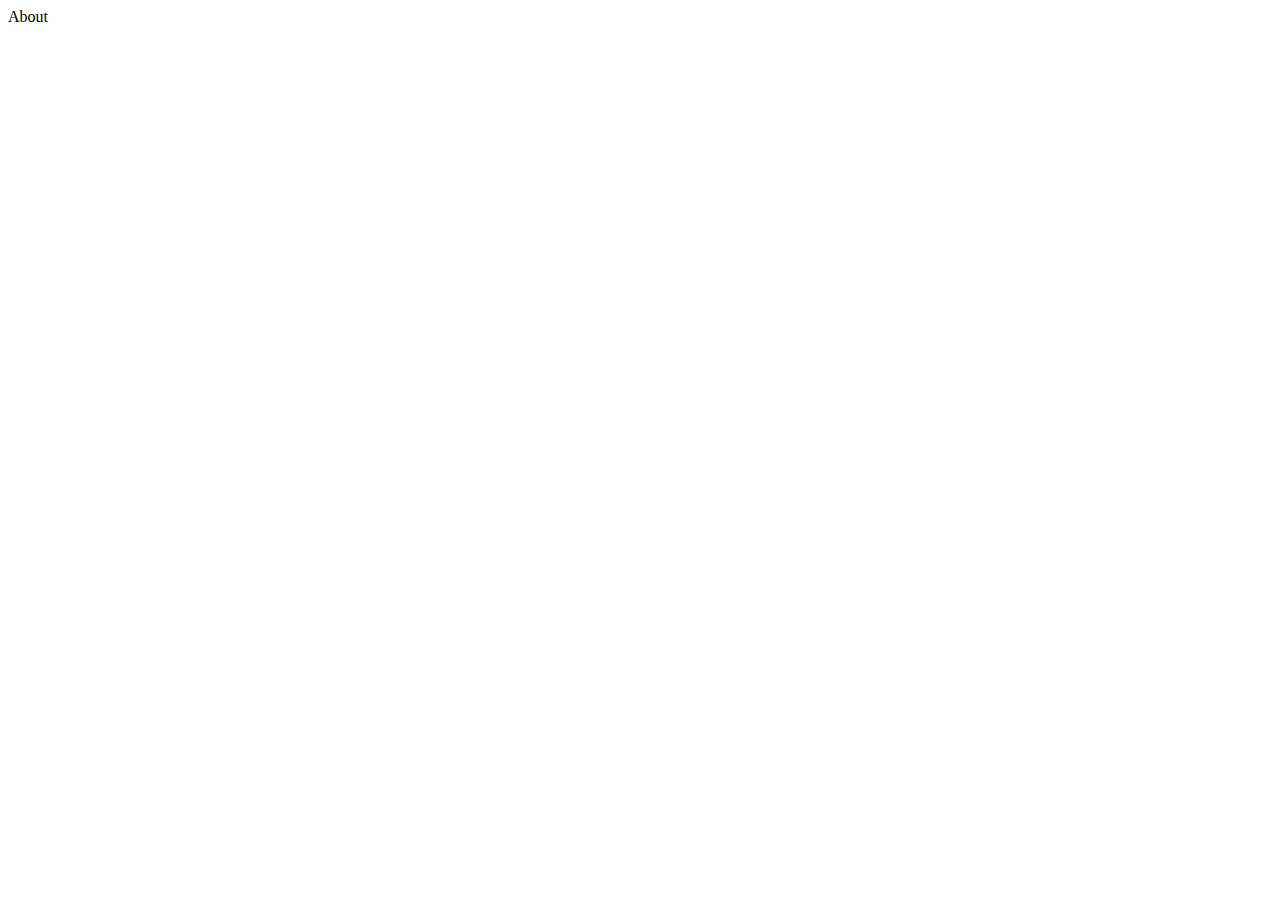
==== about.html @ e3292eda "intro qisimgacha tugatildi" ====
<!DOCTYPE html>
<html lang="en">
  <head>
    <meta charset="UTF-8" />
    <meta name="viewport" content="width=device-width, initial-scale=1.0" />
    <title>About</title>
  </head>
  <body>
    About
  </body>
</html>
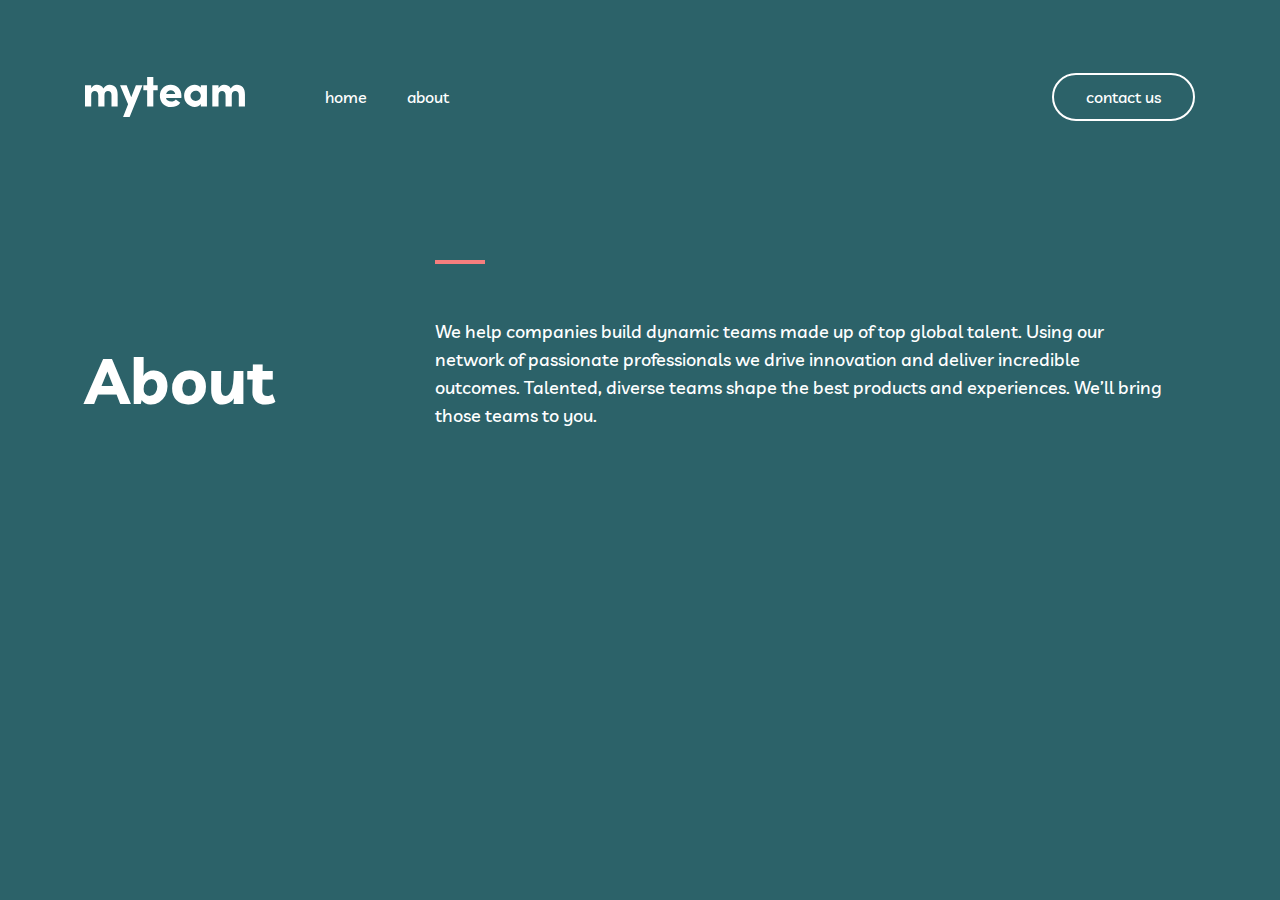
==== commit 944dcf38: "about page bitti" ====
--- a/about.html
+++ b/about.html
@@ -4,8 +4,46 @@
     <meta charset="UTF-8" />
     <meta name="viewport" content="width=device-width, initial-scale=1.0" />
     <title>About</title>
+    <link rel="stylesheet" href="./css/styles.min.css">
   </head>
   <body>
-    About
+        <!-- header -->
+        <header class="header">
+          <div class="container header__container">
+            <a class="header__logo" href="./index.html"
+              ><img
+                class="header__logo-img"
+                src="./imgs/myteam-logo.svg"
+                alt="Logo"
+                width="160"
+                height="40"
+            /></a>
+    
+            <nav class="nav">
+              <ul class="nav__list">
+                <li class="nav__item">
+                  <a class="nav__link" href="./index.html">home</a>
+                </li>
+                <li class="nav__item">
+                  <a class="nav__link" href="./about.html">about</a>
+                </li>
+              </ul>
+            </nav>
+              
+            <a class="contact-link contact-link-white" href="#">contact us</a>
+          </div>
+        </header>
+        <!-- main -->
+        <main>
+          <!-- intro -->
+          <section class="about">
+            <div class="container about__container">
+              <h2 class="about__title">About</h2>
+              <p class="about__text">We help companies build dynamic teams made up of top global talent.
+                 Using our network of passionate professionals we drive innovation and deliver incredible outcomes.
+                 Talented, diverse teams shape the best products and experiences. We’ll bring those teams to you.</p>
+            </div>
+          </section>
+        </main>
   </body>
 </html>
--- a/css/styles.min.css
+++ b/css/styles.min.css
@@ -0,0 +1 @@
+/*! normalize.css v8.0.1 | MIT License | github.com/necolas/normalize.css */html{line-height:1.15;-webkit-text-size-adjust:100%}body{margin:0}main{display:block}h1{font-size:2em;margin:.67em 0}hr{box-sizing:content-box;height:0;overflow:visible}pre{font-family:monospace,monospace;font-size:1em}a{background-color:rgba(0,0,0,0)}abbr[title]{border-bottom:none;text-decoration:underline;-webkit-text-decoration:underline dotted;text-decoration:underline dotted}b,strong{font-weight:bolder}code,kbd,samp{font-family:monospace,monospace;font-size:1em}small{font-size:80%}sub,sup{font-size:75%;line-height:0;position:relative;vertical-align:baseline}sub{bottom:-0.25em}sup{top:-0.5em}img{border-style:none}button,input,optgroup,select,textarea{font-family:inherit;font-size:100%;line-height:1.15;margin:0}button,input{overflow:visible}button,select{text-transform:none}button,[type=button],[type=reset],[type=submit]{-webkit-appearance:button}button::-moz-focus-inner,[type=button]::-moz-focus-inner,[type=reset]::-moz-focus-inner,[type=submit]::-moz-focus-inner{border-style:none;padding:0}button:-moz-focusring,[type=button]:-moz-focusring,[type=reset]:-moz-focusring,[type=submit]:-moz-focusring{outline:1px dotted ButtonText}fieldset{padding:.35em .75em .625em}legend{box-sizing:border-box;color:inherit;display:table;max-width:100%;padding:0;white-space:normal}progress{vertical-align:baseline}textarea{overflow:auto}[type=checkbox],[type=radio]{box-sizing:border-box;padding:0}[type=number]::-webkit-inner-spin-button,[type=number]::-webkit-outer-spin-button{height:auto}[type=search]{-webkit-appearance:textfield;outline-offset:-2px}[type=search]::-webkit-search-decoration{-webkit-appearance:none}::-webkit-file-upload-button{-webkit-appearance:button;font:inherit}details{display:block}summary{display:list-item}template{display:none}[hidden]{display:none}@font-face{font-display:swap;font-family:"Livvic";font-style:normal;font-weight:500;src:url("../fonts/livvic-v14-latin-500.woff2") format("woff2")}@font-face{font-display:swap;font-family:"Livvic";font-style:normal;font-weight:600;src:url("../fonts/livvic-v14-latin-600.woff2") format("woff2")}@font-face{font-display:swap;font-family:"Livvic";font-style:normal;font-weight:700;src:url("../fonts/livvic-v14-latin-700.woff2") format("woff2")}html{box-sizing:border-box}*,*::before,*::after{box-sizing:inherit;padding:0;margin:0}body{background-color:#2c6269;color:#fff;font-family:"Livvic","Arail",sans-serif;line-height:1.5}img{display:block;max-width:100%;height:auto}.contact-link{display:inline-block;padding:10px 32px;border-radius:24px;text-decoration:none}.contact-link-white{color:#fff;border:2px solid #fff;transition:all .3s ease}.contact-link-white:hover{background-color:#fff;color:#012f34}.contact-link-full-white{color:#004047;border:2px solid #fff;background-color:#fff;transition:all .3s ease}.contact-link-full-white:hover{background-color:#79c8c7;border:2px solid #79c8c7}.contact-link-blue{color:#012f34;border:2px solid #012f34;transition:all .3s ease}.contact-link-blue:hover{color:#fff;background-color:#012f34}.intro{background-image:url(../imgs/Group\ 8.svg);background-repeat:no-repeat}.intro__container{display:flex;align-items:end}.intro__title{width:635px;font-size:100px;font-weight:700;line-height:100px}.intro__title span{color:#f67e7e}.intro__text{position:relative;width:445px;font-size:18px;margin-right:30px;padding-top:79px}.intro__text::before{width:50px;height:4px;position:absolute;content:"";top:0;background-color:#79c8c7}.build{position:relative;top:250px;height:684px;background-color:#012f34;background-image:url("../img/create-bg.svg");background-repeat:no-repeat;background-position:right calc(50% - 670px) bottom}.build__container{display:flex;align-items:right}.build__title{position:relative;top:180px;width:445px;padding-top:54px;font-size:48px;line-height:48px;font-weight:700}.build__title::before{position:absolute;top:0;width:50px;height:4px;background-color:#f67e7e;content:""}.build__list{margin-top:180px;margin-left:125px}.bottom__image{background-image:url(../imgs/Group\ 12.svg);background-repeat:no-repeat;width:200px;height:244px;position:relative;left:586px;bottom:147px}.build__image{margin-right:23px}.build__item--wrapper{margin-top:40px;margin-right:23px;margin-bottom:32px}.build__item--title{color:#f67e7e;font-size:18px;line-height:28px}.build__item--text{width:445px;color:#fff;font-size:15px;line-height:25px}.build__item{display:flex}.about__container{margin-top:124px;display:flex;align-items:end}.about__title{width:350px;color:#fff;font-size:64px;line-height:100px}.about__text{width:730px;font-size:18px;line-height:28px}.about__text::after{background-image:url(../imgs/about\ 1.svg)}.about__text::before{width:50px;height:4px;position:absolute;content:"";top:260px;background-color:#f67e7e}.container{max-width:1150px;padding:0 20px;margin-left:auto;margin-right:auto}.visually-hidden{position:absolute;width:1px;height:1px;margin:-1px;border:0;padding:0;clip:rect(0 0 0 0);overflow:hidden}.header{padding:73px 0}.header__container{display:flex;align-items:center}.header__logo{margin-right:80px;transition:all .3s ease}.header__logo:hover{opacity:80%}.nav{margin-right:auto}.nav__list{display:flex;list-style-type:none}.nav__item{margin-right:40px}.nav__link{text-decoration:none;color:#fff;transition:all .3s ease}.nav__link:hover{color:#f67e7e}/*# sourceMappingURL=styles.min.css.map */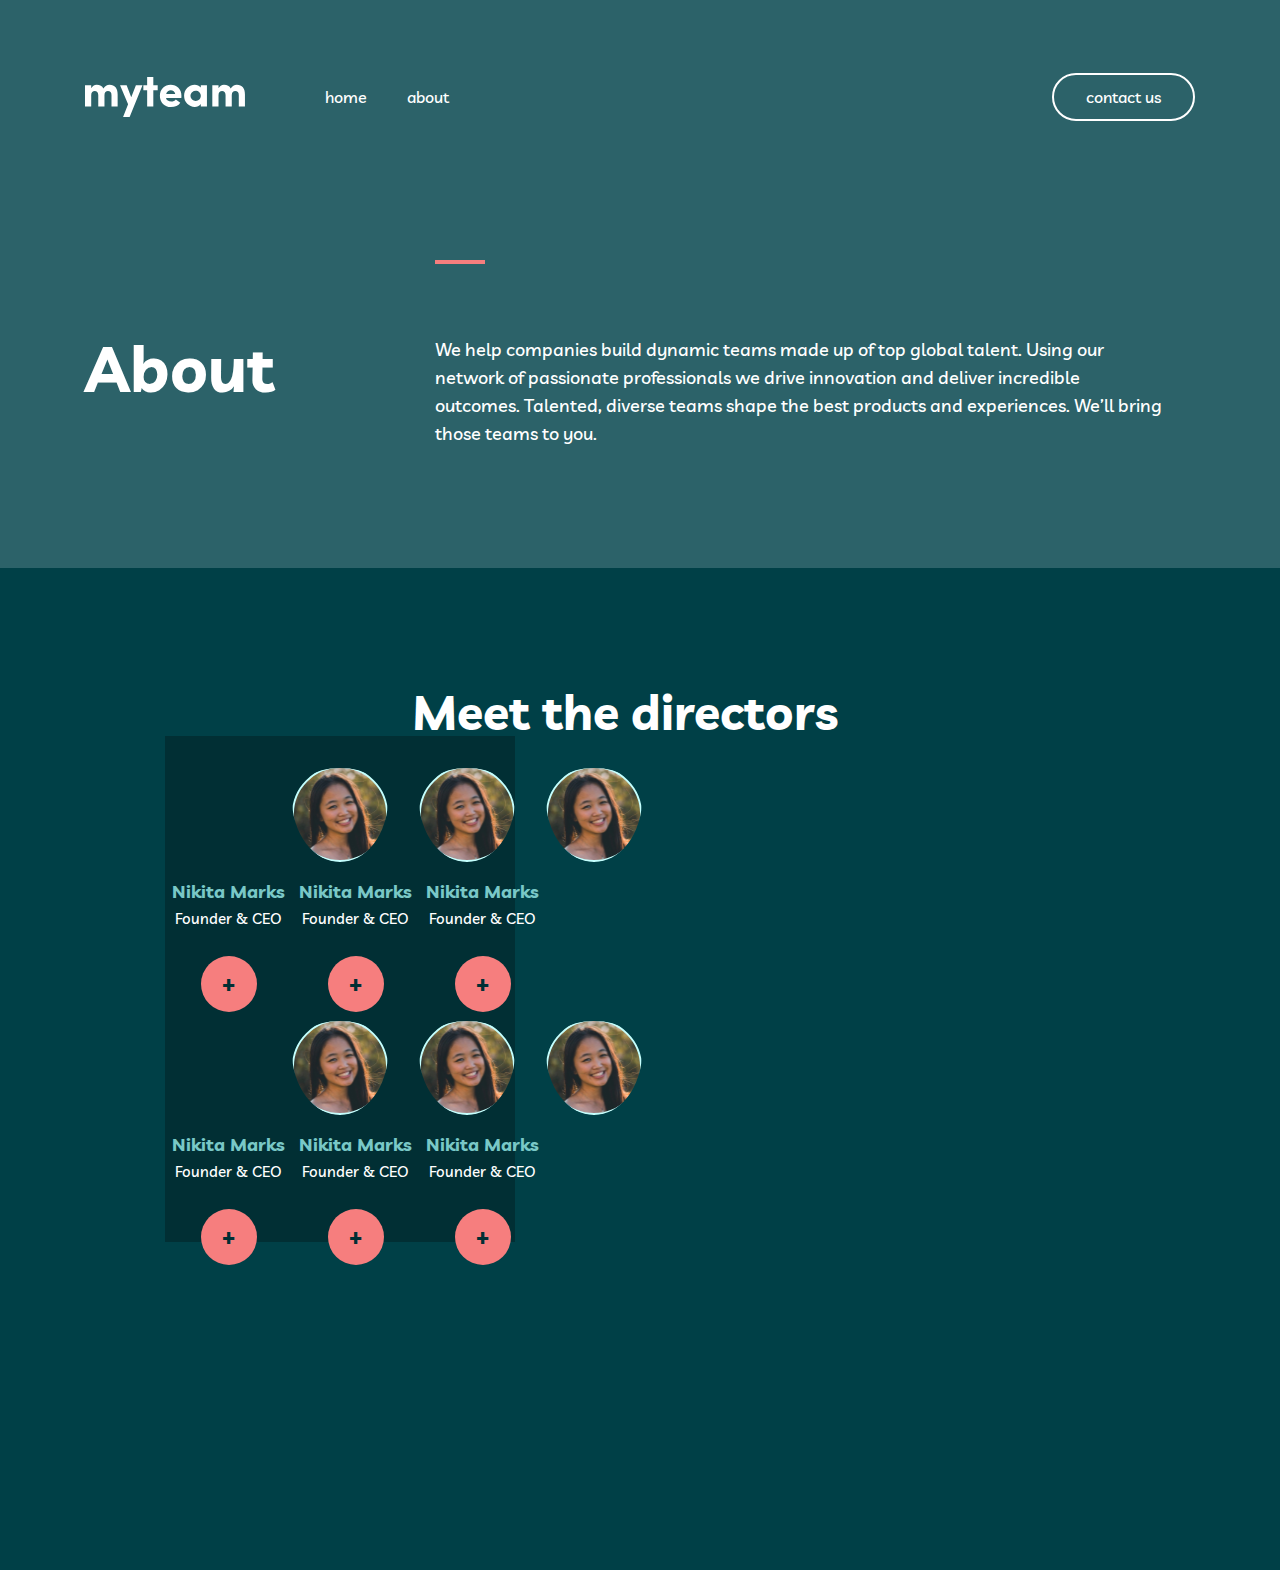
==== commit ee7280dd: "ozgarishla uncha bomadi" ====
--- a/about.html
+++ b/about.html
@@ -44,6 +44,58 @@
                  Talented, diverse teams shape the best products and experiences. We’ll bring those teams to you.</p>
             </div>
           </section>
+          <section class="directors">
+           <div class="container">
+            <h2 class="directors__title">Meet the directors</h2>
+            <div class="directors__list">
+              <div class="directors__links">
+                <img class="directors__image" src="imgs/nikita marks.svg" width="96" height="96" alt="nikita marks">
+                <h2 class="directors__name">Nikita Marks</h2>
+                <p class="directors__text">Founder & CEO</p>
+                <button class="directors__circle">+</button>
+              </div>
+
+              <div class="directors__links">
+                <img class="directors__image" src="imgs/nikita marks.svg" width="96" height="96" alt="nikita marks">
+                <h2 class="directors__name">Nikita Marks</h2>
+                <p class="directors__text">Founder & CEO</p>
+                <button class="directors__circle">+</button>
+              </div>
+
+              <div class="directors__links">
+                <img class="directors__image" src="imgs/nikita marks.svg" width="96" height="96" alt="nikita marks">
+                <h2 class="directors__name">Nikita Marks</h2>
+                <p class="directors__text">Founder & CEO</p>
+                <button class="directors__circle">+</button>
+              </div>
+            </div>
+            <div class="directors__list">
+              
+              <div class="directors__links">
+                <img class="directors__image" src="imgs/nikita marks.svg" width="96" height="96" alt="nikita marks">
+                <h2 class="directors__name">Nikita Marks</h2>
+                <p class="directors__text">Founder & CEO</p>
+                <button class="directors__circle">+</button>
+              </div>
+
+              <div class="directors__links">
+                <img class="directors__image" src="imgs/nikita marks.svg" width="96" height="96" alt="nikita marks">
+                <h2 class="directors__name">Nikita Marks</h2>
+                <p class="directors__text">Founder & CEO</p>
+                <button class="directors__circle">+</button>
+              </div>
+
+              <div class="directors__links">
+                <img class="directors__image" src="imgs/nikita marks.svg" width="96" height="96" alt="nikita marks">
+                <h2 class="directors__name">Nikita Marks</h2>
+                <p class="directors__text">Founder & CEO</p>
+                <button class="directors__circle">+</button>
+              </div>
+            </div>
+            
+            
+           </div>
+          </section>
         </main>
   </body>
 </html>
--- a/css/styles.min.css
+++ b/css/styles.min.css
@@ -1 +1 @@
-/*! normalize.css v8.0.1 | MIT License | github.com/necolas/normalize.css */html{line-height:1.15;-webkit-text-size-adjust:100%}body{margin:0}main{display:block}h1{font-size:2em;margin:.67em 0}hr{box-sizing:content-box;height:0;overflow:visible}pre{font-family:monospace,monospace;font-size:1em}a{background-color:rgba(0,0,0,0)}abbr[title]{border-bottom:none;text-decoration:underline;-webkit-text-decoration:underline dotted;text-decoration:underline dotted}b,strong{font-weight:bolder}code,kbd,samp{font-family:monospace,monospace;font-size:1em}small{font-size:80%}sub,sup{font-size:75%;line-height:0;position:relative;vertical-align:baseline}sub{bottom:-0.25em}sup{top:-0.5em}img{border-style:none}button,input,optgroup,select,textarea{font-family:inherit;font-size:100%;line-height:1.15;margin:0}button,input{overflow:visible}button,select{text-transform:none}button,[type=button],[type=reset],[type=submit]{-webkit-appearance:button}button::-moz-focus-inner,[type=button]::-moz-focus-inner,[type=reset]::-moz-focus-inner,[type=submit]::-moz-focus-inner{border-style:none;padding:0}button:-moz-focusring,[type=button]:-moz-focusring,[type=reset]:-moz-focusring,[type=submit]:-moz-focusring{outline:1px dotted ButtonText}fieldset{padding:.35em .75em .625em}legend{box-sizing:border-box;color:inherit;display:table;max-width:100%;padding:0;white-space:normal}progress{vertical-align:baseline}textarea{overflow:auto}[type=checkbox],[type=radio]{box-sizing:border-box;padding:0}[type=number]::-webkit-inner-spin-button,[type=number]::-webkit-outer-spin-button{height:auto}[type=search]{-webkit-appearance:textfield;outline-offset:-2px}[type=search]::-webkit-search-decoration{-webkit-appearance:none}::-webkit-file-upload-button{-webkit-appearance:button;font:inherit}details{display:block}summary{display:list-item}template{display:none}[hidden]{display:none}@font-face{font-display:swap;font-family:"Livvic";font-style:normal;font-weight:500;src:url("../fonts/livvic-v14-latin-500.woff2") format("woff2")}@font-face{font-display:swap;font-family:"Livvic";font-style:normal;font-weight:600;src:url("../fonts/livvic-v14-latin-600.woff2") format("woff2")}@font-face{font-display:swap;font-family:"Livvic";font-style:normal;font-weight:700;src:url("../fonts/livvic-v14-latin-700.woff2") format("woff2")}html{box-sizing:border-box}*,*::before,*::after{box-sizing:inherit;padding:0;margin:0}body{background-color:#2c6269;color:#fff;font-family:"Livvic","Arail",sans-serif;line-height:1.5}img{display:block;max-width:100%;height:auto}.contact-link{display:inline-block;padding:10px 32px;border-radius:24px;text-decoration:none}.contact-link-white{color:#fff;border:2px solid #fff;transition:all .3s ease}.contact-link-white:hover{background-color:#fff;color:#012f34}.contact-link-full-white{color:#004047;border:2px solid #fff;background-color:#fff;transition:all .3s ease}.contact-link-full-white:hover{background-color:#79c8c7;border:2px solid #79c8c7}.contact-link-blue{color:#012f34;border:2px solid #012f34;transition:all .3s ease}.contact-link-blue:hover{color:#fff;background-color:#012f34}.intro{background-image:url(../imgs/Group\ 8.svg);background-repeat:no-repeat}.intro__container{display:flex;align-items:end}.intro__title{width:635px;font-size:100px;font-weight:700;line-height:100px}.intro__title span{color:#f67e7e}.intro__text{position:relative;width:445px;font-size:18px;margin-right:30px;padding-top:79px}.intro__text::before{width:50px;height:4px;position:absolute;content:"";top:0;background-color:#79c8c7}.build{position:relative;top:250px;height:684px;background-color:#012f34;background-image:url("../img/create-bg.svg");background-repeat:no-repeat;background-position:right calc(50% - 670px) bottom}.build__container{display:flex;align-items:right}.build__title{position:relative;top:180px;width:445px;padding-top:54px;font-size:48px;line-height:48px;font-weight:700}.build__title::before{position:absolute;top:0;width:50px;height:4px;background-color:#f67e7e;content:""}.build__list{margin-top:180px;margin-left:125px}.bottom__image{background-image:url(../imgs/Group\ 12.svg);background-repeat:no-repeat;width:200px;height:244px;position:relative;left:586px;bottom:147px}.build__image{margin-right:23px}.build__item--wrapper{margin-top:40px;margin-right:23px;margin-bottom:32px}.build__item--title{color:#f67e7e;font-size:18px;line-height:28px}.build__item--text{width:445px;color:#fff;font-size:15px;line-height:25px}.build__item{display:flex}.about__container{margin-top:124px;display:flex;align-items:end}.about__title{width:350px;color:#fff;font-size:64px;line-height:100px}.about__text{width:730px;font-size:18px;line-height:28px}.about__text::after{background-image:url(../imgs/about\ 1.svg)}.about__text::before{width:50px;height:4px;position:absolute;content:"";top:260px;background-color:#f67e7e}.container{max-width:1150px;padding:0 20px;margin-left:auto;margin-right:auto}.visually-hidden{position:absolute;width:1px;height:1px;margin:-1px;border:0;padding:0;clip:rect(0 0 0 0);overflow:hidden}.header{padding:73px 0}.header__container{display:flex;align-items:center}.header__logo{margin-right:80px;transition:all .3s ease}.header__logo:hover{opacity:80%}.nav{margin-right:auto}.nav__list{display:flex;list-style-type:none}.nav__item{margin-right:40px}.nav__link{text-decoration:none;color:#fff;transition:all .3s ease}.nav__link:hover{color:#f67e7e}/*# sourceMappingURL=styles.min.css.map */+/*! normalize.css v8.0.1 | MIT License | github.com/necolas/normalize.css */html{line-height:1.15;-webkit-text-size-adjust:100%}body{margin:0}main{display:block}h1{font-size:2em;margin:.67em 0}hr{box-sizing:content-box;height:0;overflow:visible}pre{font-family:monospace,monospace;font-size:1em}a{background-color:rgba(0,0,0,0)}abbr[title]{border-bottom:none;text-decoration:underline;-webkit-text-decoration:underline dotted;text-decoration:underline dotted}b,strong{font-weight:bolder}code,kbd,samp{font-family:monospace,monospace;font-size:1em}small{font-size:80%}sub,sup{font-size:75%;line-height:0;position:relative;vertical-align:baseline}sub{bottom:-0.25em}sup{top:-0.5em}img{border-style:none}button,input,optgroup,select,textarea{font-family:inherit;font-size:100%;line-height:1.15;margin:0}button,input{overflow:visible}button,select{text-transform:none}button,[type=button],[type=reset],[type=submit]{-webkit-appearance:button}button::-moz-focus-inner,[type=button]::-moz-focus-inner,[type=reset]::-moz-focus-inner,[type=submit]::-moz-focus-inner{border-style:none;padding:0}button:-moz-focusring,[type=button]:-moz-focusring,[type=reset]:-moz-focusring,[type=submit]:-moz-focusring{outline:1px dotted ButtonText}fieldset{padding:.35em .75em .625em}legend{box-sizing:border-box;color:inherit;display:table;max-width:100%;padding:0;white-space:normal}progress{vertical-align:baseline}textarea{overflow:auto}[type=checkbox],[type=radio]{box-sizing:border-box;padding:0}[type=number]::-webkit-inner-spin-button,[type=number]::-webkit-outer-spin-button{height:auto}[type=search]{-webkit-appearance:textfield;outline-offset:-2px}[type=search]::-webkit-search-decoration{-webkit-appearance:none}::-webkit-file-upload-button{-webkit-appearance:button;font:inherit}details{display:block}summary{display:list-item}template{display:none}[hidden]{display:none}@font-face{font-display:swap;font-family:"Livvic";font-style:normal;font-weight:500;src:url("../fonts/livvic-v14-latin-500.woff2") format("woff2")}@font-face{font-display:swap;font-family:"Livvic";font-style:normal;font-weight:600;src:url("../fonts/livvic-v14-latin-600.woff2") format("woff2")}@font-face{font-display:swap;font-family:"Livvic";font-style:normal;font-weight:700;src:url("../fonts/livvic-v14-latin-700.woff2") format("woff2")}html{box-sizing:border-box}*,*::before,*::after{box-sizing:inherit;padding:0;margin:0}body{background-color:#2c6269;color:#fff;font-family:"Livvic","Arail",sans-serif;line-height:1.5}img{display:block;max-width:100%;height:auto}.contact-link{display:inline-block;padding:10px 32px;border-radius:24px;text-decoration:none}.contact-link-white{color:#fff;border:2px solid #fff;transition:all .3s ease}.contact-link-white:hover{background-color:#fff;color:#012f34}.contact-link-full-white{color:#004047;border:2px solid #fff;background-color:#fff;transition:all .3s ease}.contact-link-full-white:hover{background-color:#79c8c7;border:2px solid #79c8c7}.contact-link-blue{color:#012f34;border:2px solid #012f34;transition:all .3s ease}.contact-link-blue:hover{color:#fff;background-color:#012f34}.intro{background-image:url(../imgs/Group\ 8.svg);background-repeat:no-repeat}.intro__container{display:flex;align-items:end}.intro__title{width:635px;font-size:100px;font-weight:700;line-height:100px}.intro__title span{color:#f67e7e}.intro__text{position:relative;width:445px;font-size:18px;margin-right:30px;padding-top:79px}.intro__text::before{width:50px;height:4px;position:absolute;content:"";top:0;background-color:#79c8c7}.build{position:relative;top:250px;height:684px;background-color:#012f34;background-image:url("../img/create-bg.svg");background-repeat:no-repeat;background-position:right calc(50% - 670px) bottom}.build__container{display:flex;align-items:right}.build__title{position:relative;top:180px;width:445px;padding-top:54px;font-size:48px;line-height:48px;font-weight:700}.build__title::before{position:absolute;top:0;width:50px;height:4px;background-color:#f67e7e;content:""}.build__list{margin-top:180px;margin-left:125px}.bottom__image{background-image:url(../imgs/Group\ 12.svg);background-repeat:no-repeat;width:200px;height:244px;position:relative;left:586px;bottom:147px}.build__image{margin-right:23px}.build__item--wrapper{margin-top:40px;margin-right:23px;margin-bottom:32px}.build__item--title{color:#f67e7e;font-size:18px;line-height:28px}.build__item--text{width:445px;color:#fff;font-size:15px;line-height:25px}.build__item{display:flex}.about__container{margin-top:124px;display:flex;align-items:end}.about__title{margin-bottom:150px;width:350px;color:#fff;font-size:64px;line-height:100px}.about__text{margin-bottom:120px;width:730px;font-size:18px;line-height:28px}.about__text::after{background-image:url(../imgs/about\ 1.svg)}.about__text::before{width:50px;height:4px;position:absolute;content:"";top:260px;background-color:#f67e7e}.directors{width:1440px;height:1002px;background-color:#004047}.directors__image{position:relative;margin-left:127px;padding-top:32px;margin-bottom:16px;border-radius:50%}.directors__title{padding-top:120px;width:920px;text-align:center;font-size:48px;line-height:48px;color:#fff}.directors__list{display:flex;justify-content:space-between;text-align:center;width:350px;height:253px;background-color:#012f34}.directors__name{color:#79c8c7;text-align:center;font-size:18px;line-height:28px}.directors__text{color:#fff;text-align:center;font-size:15px;line-height:25px}.directors__circle{position:relative;top:25px;width:56px;height:56px;border-radius:50%;background-color:#f67e7e;font-size:22px;border:#f67e7e;color:#012f34;font-weight:700}.container{max-width:1150px;padding:0 20px;margin-left:auto;margin-right:auto}.visually-hidden{position:absolute;width:1px;height:1px;margin:-1px;border:0;padding:0;clip:rect(0 0 0 0);overflow:hidden}.header{padding:73px 0}.header__container{display:flex;align-items:center}.header__logo{margin-right:80px;transition:all .3s ease}.header__logo:hover{opacity:80%}.nav{margin-right:auto}.nav__list{display:flex;list-style-type:none}.nav__item{margin-right:40px}.nav__link{text-decoration:none;color:#fff;transition:all .3s ease}.nav__link:hover{color:#f67e7e}/*# sourceMappingURL=styles.min.css.map */